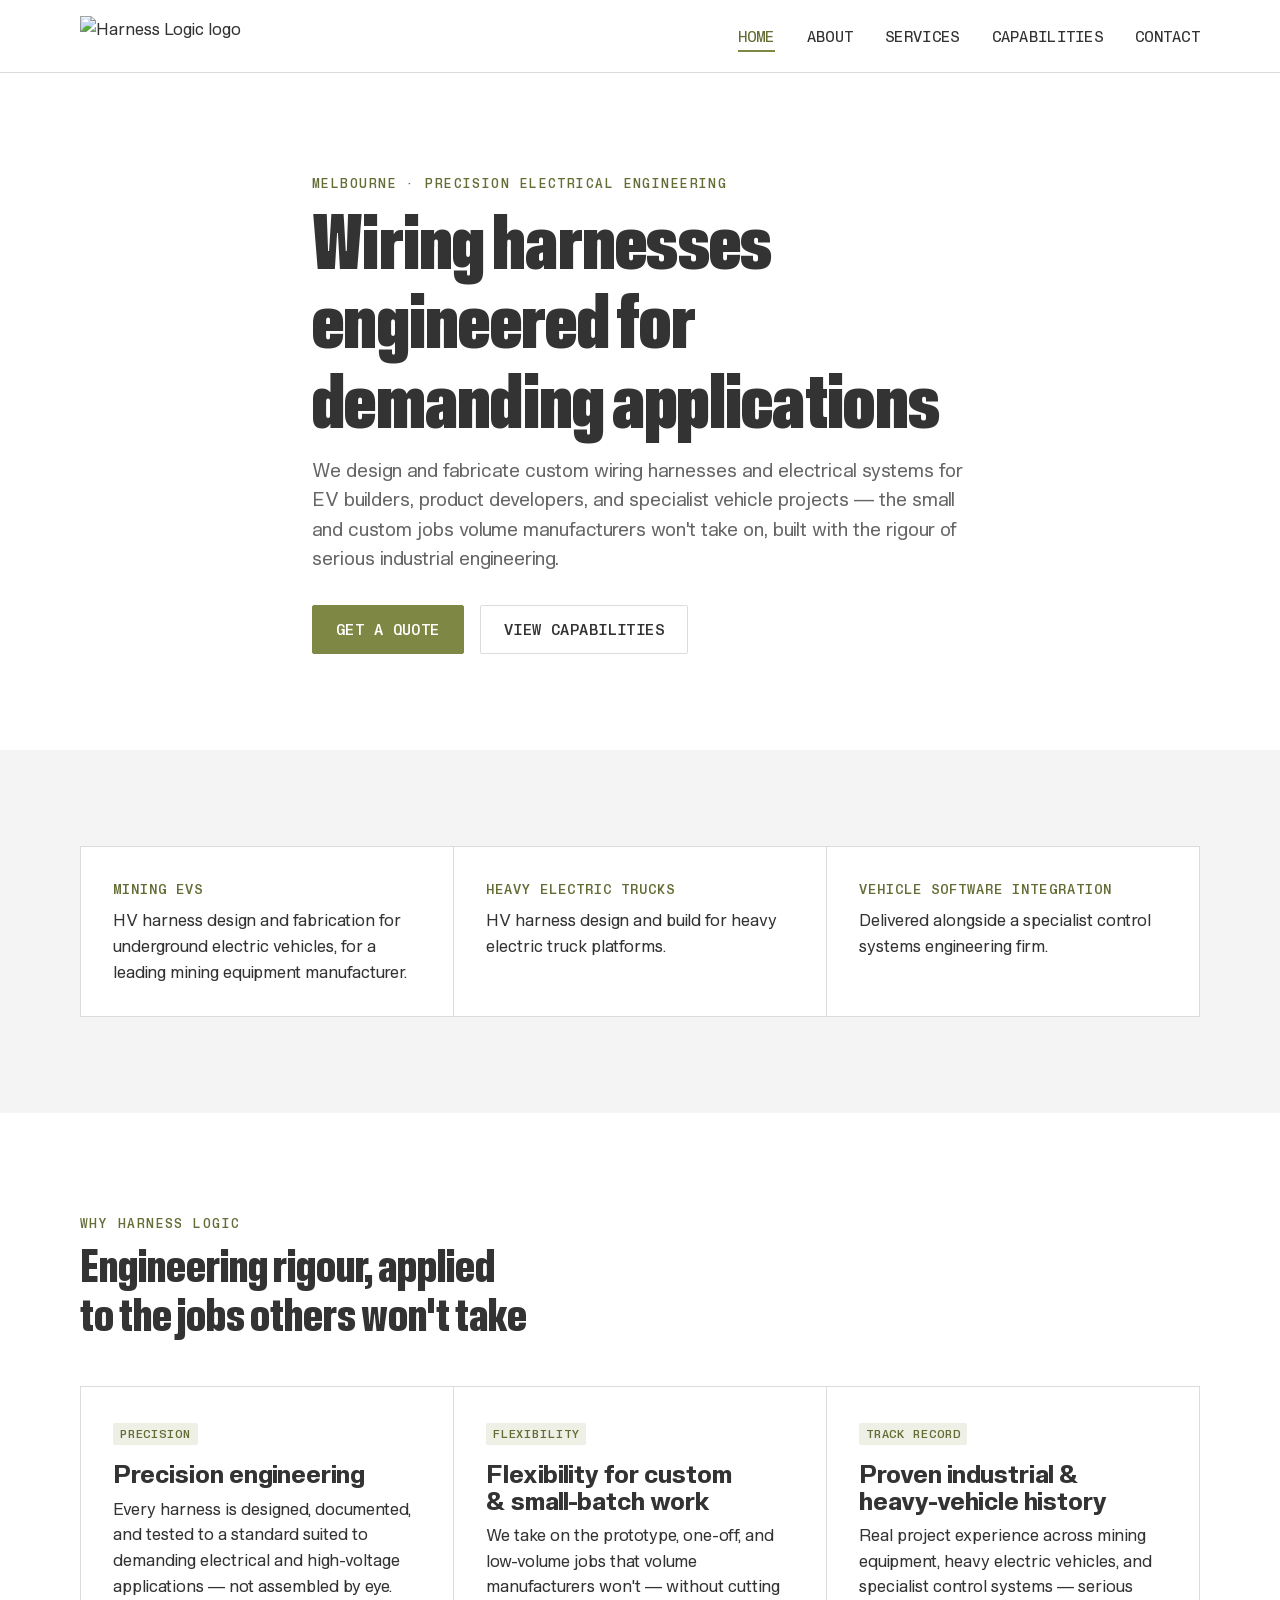
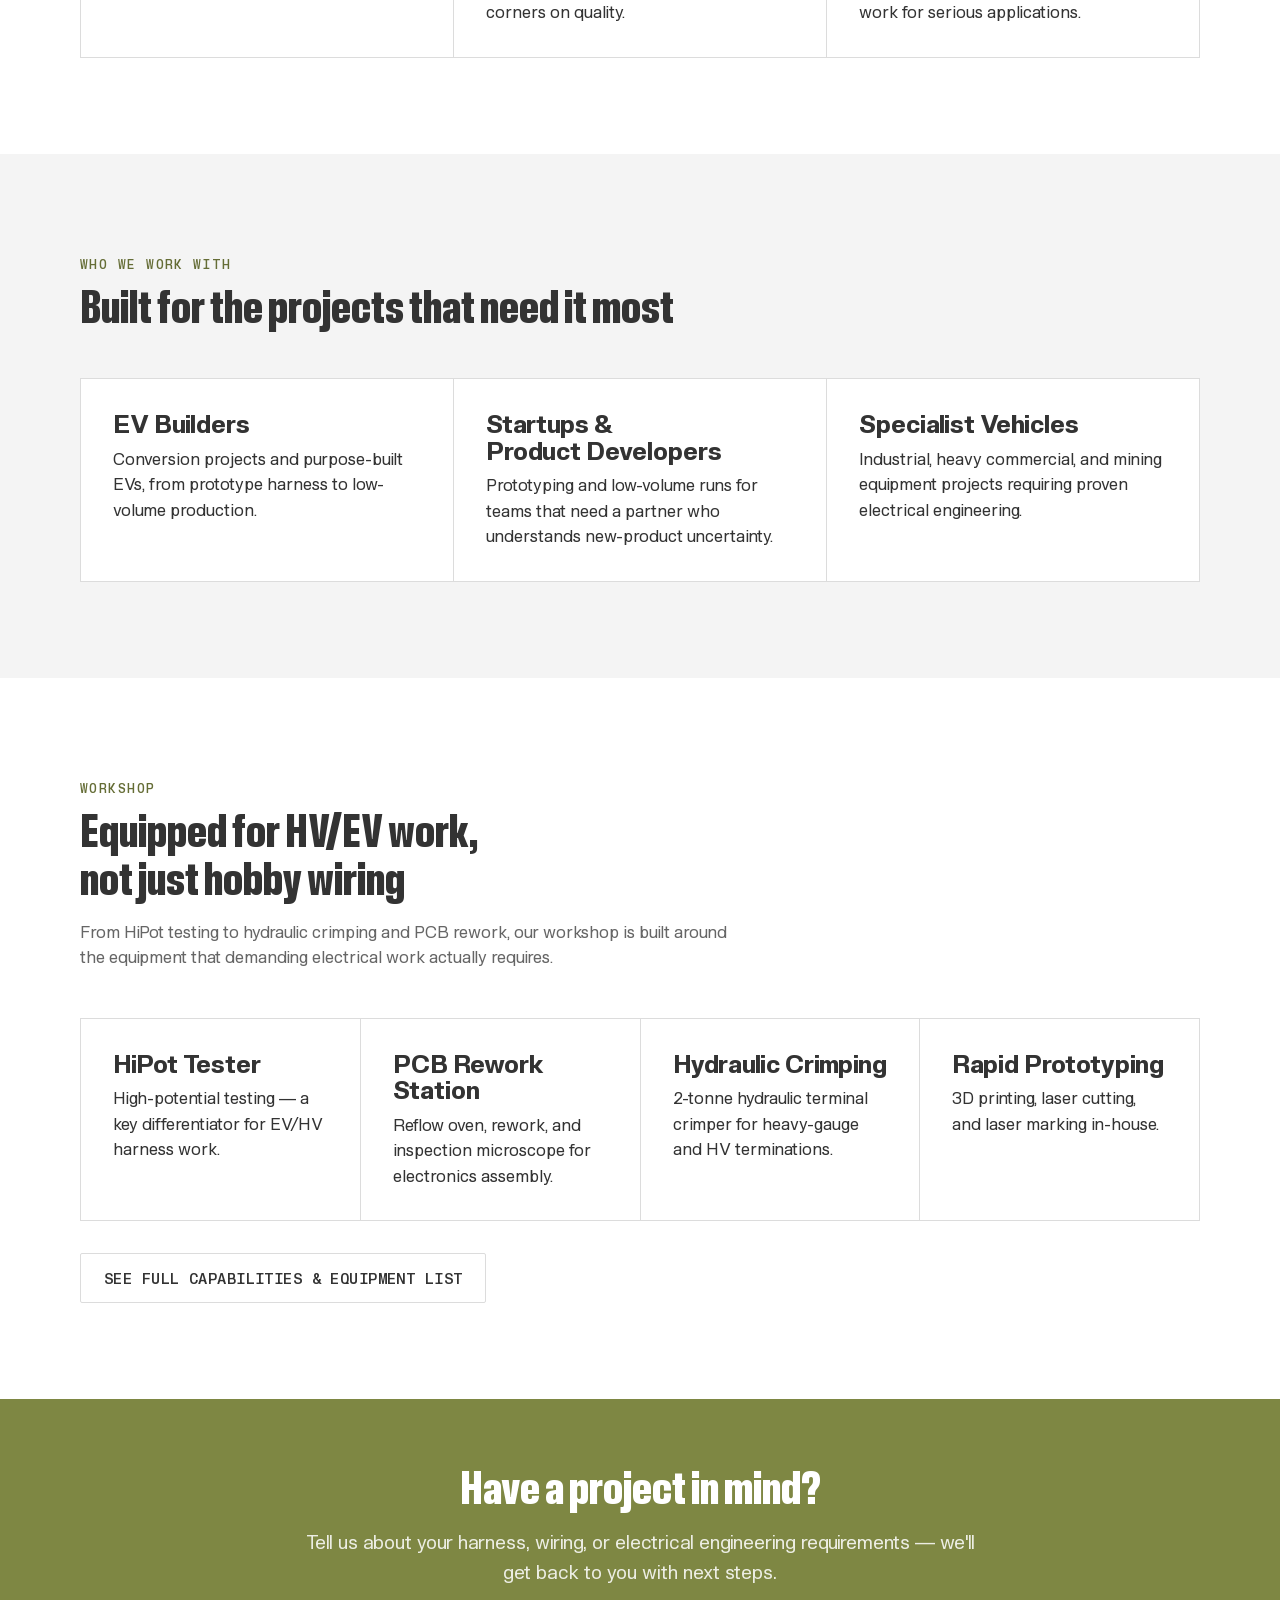
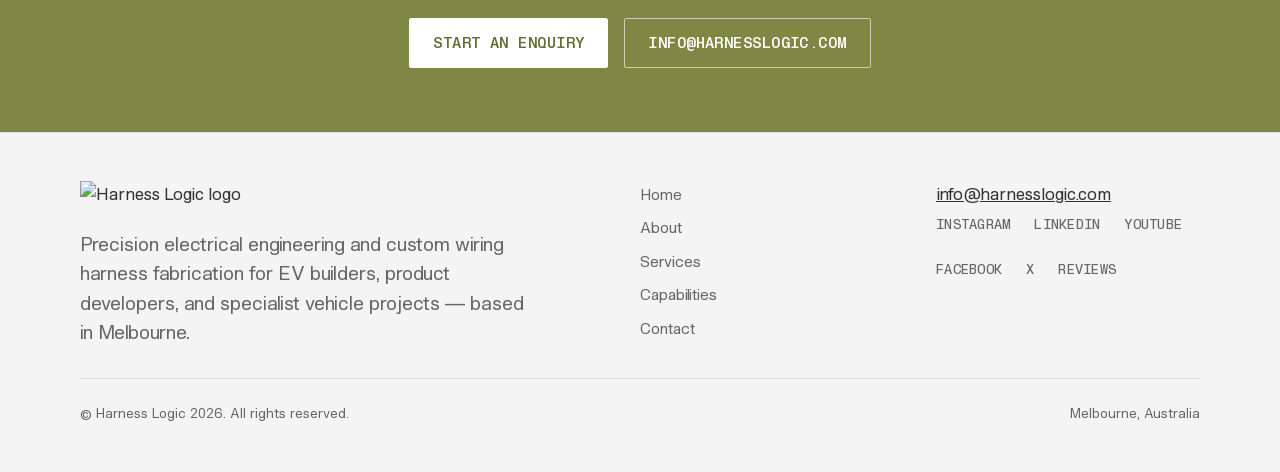
==== index.html @ 70a27c67 "Rebuild site: five real pages, brand fonts/palette, fixed manifest/sitemap Replaces the placeholder " ====
<!DOCTYPE html>
<html lang="en">
<head>
  <!-- Google tag (gtag.js) -->
  <script async src="https://www.googletagmanager.com/gtag/js?id=G-GF30WT7LFC"></script>
  <script>
    window.dataLayer = window.dataLayer || [];
    function gtag(){dataLayer.push(arguments);}
    gtag('js', new Date());
    gtag('config', 'G-GF30WT7LFC');
  </script>
  <meta charset="UTF-8">
  <meta name="viewport" content="width=device-width, initial-scale=1.0">
  <link rel="canonical" href="https://harnesslogic.com/">
  <title>Harness Logic | Custom Wiring Harnesses &amp; Electrical Engineering</title>
  <meta name="description" content="Precision electrical engineering and custom wiring harness fabrication for EV builders, product developers, and specialist vehicle projects. Melbourne-based.">
  <link rel="icon" type="image/png" href="/favicon-96x96.png" sizes="96x96">
  <link rel="icon" type="image/svg+xml" href="/favicon.svg">
  <link rel="shortcut icon" href="/favicon.ico">
  <link rel="apple-touch-icon" sizes="180x180" href="/apple-touch-icon.png">
  <meta name="apple-mobile-web-app-title" content="Harness Logic">
  <link rel="manifest" href="/site.webmanifest">
  <meta property="og:title" content="Harness Logic | Custom Wiring Harnesses &amp; Electrical Engineering">
  <meta property="og:description" content="Precision electrical engineering and custom wiring harness fabrication for EV builders, product developers, and specialist vehicle projects.">
  <meta property="og:type" content="website">
  <meta property="og:url" content="https://harnesslogic.com/">
  <meta property="og:image" content="https://harnesslogic.com/logo.png">
  <meta name="twitter:card" content="summary_large_image">
  <meta name="twitter:title" content="Harness Logic | Custom Wiring Harnesses &amp; Electrical Engineering">
  <meta name="twitter:description" content="Precision electrical engineering and custom wiring harness fabrication for EV builders, product developers, and specialist vehicle projects.">
  <meta name="twitter:image" content="https://harnesslogic.com/logo.png">
  <meta name="keywords" content="wiring harness, cable assembly, electrical engineering, Melbourne, prototyping, EV wiring, electronics design">
  <link rel="stylesheet" href="/style.css">
</head>
<body>

<header class="site-header">
  <div class="container">
    <a class="brand" href="/">
      <img src="/logo.png" alt="Harness Logic logo">
    </a>
    <nav class="site-nav" aria-label="Primary">
      <ul>
        <li><a href="/" aria-current="page">Home</a></li>
        <li><a href="/about.html">About</a></li>
        <li><a href="/services.html">Services</a></li>
        <li><a href="/capabilities.html">Capabilities</a></li>
        <li><a href="/contact.html">Contact</a></li>
      </ul>
    </nav>
    <button class="nav-toggle" aria-label="Toggle navigation" aria-expanded="false">
      <span></span><span></span><span></span>
    </button>
  </div>
</header>

<main>

  <section class="hero">
    <div class="container hero-inner reveal">
      <span class="eyebrow">Melbourne · Precision Electrical Engineering</span>
      <h1>Wiring harnesses engineered for demanding applications</h1>
      <p class="lede">We design and fabricate custom wiring harnesses and electrical systems for EV builders, product developers, and specialist vehicle projects — the small and custom jobs volume manufacturers won't take on, built with the rigour of serious industrial engineering.</p>
      <div class="btn-row">
        <a class="btn btn--primary" href="/contact.html">Get a quote</a>
        <a class="btn btn--ghost" href="/capabilities.html">View capabilities</a>
      </div>
    </div>
  </section>

  <section class="section section--alt proof-strip reveal">
    <div class="container">
      <div class="grid-seam cols-3">
        <div>
          <span class="stat-value">Mining EVs</span>
          <p>HV harness design and fabrication for underground electric vehicles, for a leading mining equipment manufacturer.</p>
        </div>
        <div>
          <span class="stat-value">Heavy Electric Trucks</span>
          <p>HV harness design and build for heavy electric truck platforms.</p>
        </div>
        <div>
          <span class="stat-value">Vehicle Software Integration</span>
          <p>Delivered alongside a specialist control systems engineering firm.</p>
        </div>
      </div>
    </div>
  </section>

  <section class="section reveal">
    <div class="container">
      <div class="section-head">
        <span class="eyebrow">Why Harness Logic</span>
        <h2>Engineering rigour, applied to the jobs others won't take</h2>
      </div>
      <div class="grid-seam cols-3">
        <div class="card">
          <span class="tag">Precision</span>
          <h3>Precision engineering</h3>
          <p>Every harness is designed, documented, and tested to a standard suited to demanding electrical and high-voltage applications — not assembled by eye.</p>
        </div>
        <div class="card">
          <span class="tag">Flexibility</span>
          <h3>Flexibility for custom &amp; small-batch work</h3>
          <p>We take on the prototype, one-off, and low-volume jobs that volume manufacturers won't — without cutting corners on quality.</p>
        </div>
        <div class="card">
          <span class="tag">Track record</span>
          <h3>Proven industrial &amp; heavy-vehicle history</h3>
          <p>Real project experience across mining equipment, heavy electric vehicles, and specialist control systems — serious work for serious applications.</p>
        </div>
      </div>
    </div>
  </section>

  <section class="section section--alt reveal">
    <div class="container">
      <div class="section-head">
        <span class="eyebrow">Who we work with</span>
        <h2>Built for the projects that need it most</h2>
      </div>
      <div class="grid-seam cols-3">
        <div class="card">
          <h3>EV Builders</h3>
          <p>Conversion projects and purpose-built EVs, from prototype harness to low-volume production.</p>
        </div>
        <div class="card">
          <h3>Startups &amp; Product Developers</h3>
          <p>Prototyping and low-volume runs for teams that need a partner who understands new-product uncertainty.</p>
        </div>
        <div class="card">
          <h3>Specialist Vehicles</h3>
          <p>Industrial, heavy commercial, and mining equipment projects requiring proven electrical engineering.</p>
        </div>
      </div>
    </div>
  </section>

  <section class="section reveal">
    <div class="container">
      <div class="section-head">
        <span class="eyebrow">Workshop</span>
        <h2>Equipped for HV/EV work, not just hobby wiring</h2>
        <p>From HiPot testing to hydraulic crimping and PCB rework, our workshop is built around the equipment that demanding electrical work actually requires.</p>
      </div>
      <div class="grid-seam cols-4">
        <div class="card">
          <h3>HiPot Tester</h3>
          <p>High-potential testing — a key differentiator for EV/HV harness work.</p>
        </div>
        <div class="card">
          <h3>PCB Rework Station</h3>
          <p>Reflow oven, rework, and inspection microscope for electronics assembly.</p>
        </div>
        <div class="card">
          <h3>Hydraulic Crimping</h3>
          <p>2-tonne hydraulic terminal crimper for heavy-gauge and HV terminations.</p>
        </div>
        <div class="card">
          <h3>Rapid Prototyping</h3>
          <p>3D printing, laser cutting, and laser marking in-house.</p>
        </div>
      </div>
      <p style="margin-top:2rem;"><a class="btn btn--ghost" href="/capabilities.html">See full capabilities &amp; equipment list</a></p>
    </div>
  </section>

  <section class="cta-banner reveal">
    <div class="container">
      <h2>Have a project in mind?</h2>
      <p class="lede" style="margin:0 auto var(--space-5);color:rgba(255,255,255,0.85);">Tell us about your harness, wiring, or electrical engineering requirements — we'll get back to you with next steps.</p>
      <div class="btn-row" style="justify-content:center;">
        <a class="btn btn--primary" href="/contact.html">Start an enquiry</a>
        <a class="btn btn--ghost" href="mailto:info@harnesslogic.com">info@harnesslogic.com</a>
      </div>
    </div>
  </section>

</main>

<footer class="site-footer">
  <div class="container">
    <div class="footer-grid">
      <div>
        <a class="brand" href="/"><img src="/logo.png" alt="Harness Logic logo"></a>
        <p class="lede" style="margin-top:1rem;max-width:28rem;">Precision electrical engineering and custom wiring harness fabrication for EV builders, product developers, and specialist vehicle projects — based in Melbourne.</p>
      </div>
      <nav class="footer-nav" aria-label="Footer">
        <ul>
          <li><a href="/">Home</a></li>
          <li><a href="/about.html">About</a></li>
          <li><a href="/services.html">Services</a></li>
          <li><a href="/capabilities.html">Capabilities</a></li>
          <li><a href="/contact.html">Contact</a></li>
        </ul>
      </nav>
      <div>
        <p style="margin-bottom:.5rem;"><a href="mailto:info@harnesslogic.com">info@harnesslogic.com</a></p>
        <div class="social-row">
          <a href="https://www.instagram.com/harnesslogic" target="_blank" rel="noopener">Instagram</a>
          <a href="https://www.linkedin.com/company/harnesslogic" target="_blank" rel="noopener">LinkedIn</a>
          <a href="https://www.youtube.com/@HarnessLogic" target="_blank" rel="noopener">YouTube</a>
          <a href="https://www.facebook.com/harnesslogic" target="_blank" rel="noopener">Facebook</a>
          <a href="https://www.X.com/harness-logic" target="_blank" rel="noopener">X</a>
          <a href="https://share.google/SQNpHWs9g8DF3SDke" target="_blank" rel="noopener">Reviews</a>
        </div>
      </div>
    </div>
    <div class="footer-bottom">
      <span>&copy; Harness Logic 2026. All rights reserved.</span>
      <span>Melbourne, Australia</span>
    </div>
  </div>
</footer>

<script src="/main.js"></script>
</body>
</html>
---- style.css ----
/* Harness Logic — shared styles */

@font-face {
  font-family: "Slussen";
  src: url("/assets/fonts/Slussen-Variable.woff2") format("woff2");
  font-weight: 100 900;
  font-stretch: 60% 140%;
  font-style: normal;
  font-display: swap;
}

@font-face {
  font-family: "Slussen Mono";
  src: url("/assets/fonts/Slussen-Mono-Variable.woff2") format("woff2");
  font-weight: 100 900;
  font-style: normal;
  font-display: swap;
}

:root {
  /* colour */
  --color-brand: #7e8743;
  --color-brand-dark: #656d36;
  --color-brand-tint: #eef0e5;
  --color-bg: #ffffff;
  --color-bg-alt: #f4f4f4;
  --color-text: #333333;
  --color-text-muted: #666666;
  --color-border: #dcdcdc;
  --color-white: #ffffff;

  /* type */
  --font-display: "Slussen", Arial, sans-serif;
  --font-body: "Slussen", Arial, sans-serif;
  --font-mono: "Slussen Mono", "SFMono-Regular", Consolas, monospace;

  --fw-thin: 100;
  --fw-regular: 400;
  --fw-medium: 500;
  --fw-semibold: 600;
  --fw-bold: 700;
  --fw-black: 900;

  --fstr-compressed: 62%;
  --fstr-normal: 100%;
  --fstr-expanded: 130%;

  /* spacing scale */
  --space-1: 0.25rem;
  --space-2: 0.5rem;
  --space-3: 1rem;
  --space-4: 1.5rem;
  --space-5: 2rem;
  --space-6: 3rem;
  --space-7: 4rem;
  --space-8: 6rem;

  /* layout */
  --container-max: 75rem;
  --gutter: clamp(1rem, 4vw, 2.5rem);
}

/* Reset */
*, *::before, *::after { box-sizing: border-box; }
html { scroll-behavior: smooth; }
body {
  margin: 0;
  background: var(--color-bg);
  color: var(--color-text);
  font-family: var(--font-body);
  font-weight: var(--fw-regular);
  font-stretch: var(--fstr-normal);
  line-height: 1.6;
  -webkit-font-smoothing: antialiased;
}
img { max-width: 100%; display: block; }
a { color: inherit; }
ul { padding: 0; margin: 0; list-style: none; }

h1, h2, h3, h4 {
  font-family: var(--font-display);
  margin: 0 0 var(--space-3);
  line-height: 1.1;
  text-wrap: balance;
}
h1 { font-weight: var(--fw-black); font-stretch: var(--fstr-compressed); font-size: clamp(2.5rem, 6vw, 4.5rem); letter-spacing: -0.01em; }
h2 { font-weight: var(--fw-bold); font-stretch: var(--fstr-compressed); font-size: clamp(1.75rem, 4vw, 2.75rem); }
h3 { font-weight: var(--fw-bold); font-stretch: var(--fstr-normal); font-size: clamp(1.25rem, 2.5vw, 1.5rem); }
p { margin: 0 0 var(--space-3); color: var(--color-text); }
p:last-child { margin-bottom: 0; }

.eyebrow {
  display: inline-block;
  font-family: var(--font-mono);
  font-weight: var(--fw-semibold);
  font-size: 0.75rem;
  letter-spacing: 0.12em;
  text-transform: uppercase;
  color: var(--color-brand-dark);
  margin-bottom: var(--space-2);
}

.container {
  max-width: var(--container-max);
  margin: 0 auto;
  padding: 0 var(--gutter);
}

.section { padding: var(--space-8) 0; }
.section--alt { background: var(--color-bg-alt); }
.section-head { max-width: 42rem; margin: 0 0 var(--space-6); }
.section-head p { color: var(--color-text-muted); }

.lede { font-size: 1.15rem; color: var(--color-text-muted); max-width: 42rem; }

/* Buttons */
.btn {
  display: inline-flex;
  align-items: center;
  gap: var(--space-2);
  font-family: var(--font-mono);
  font-weight: var(--fw-semibold);
  font-size: 0.9rem;
  letter-spacing: 0.03em;
  text-transform: uppercase;
  text-decoration: none;
  padding: 0.85em 1.6em;
  border: 1px solid var(--color-brand);
  border-radius: 2px;
  transition: background-color 0.15s ease, color 0.15s ease, border-color 0.15s ease;
}
.btn--primary { background: var(--color-brand); color: var(--color-white); }
.btn--primary:hover { background: var(--color-brand-dark); border-color: var(--color-brand-dark); }
.btn--ghost { background: transparent; color: var(--color-text); border-color: var(--color-border); }
.btn--ghost:hover { border-color: var(--color-brand); color: var(--color-brand-dark); }
.btn-row { display: flex; flex-wrap: wrap; gap: var(--space-3); }

/* Header */
.site-header {
  border-bottom: 1px solid var(--color-border);
  background: var(--color-bg);
  position: sticky;
  top: 0;
  z-index: 50;
}
.site-header .container {
  display: flex;
  align-items: center;
  justify-content: space-between;
  padding-top: var(--space-3);
  padding-bottom: var(--space-3);
}
.brand { display: flex; align-items: center; gap: var(--space-2); text-decoration: none; }
.brand img { height: 40px; width: auto; }
.brand-name {
  font-family: var(--font-display);
  font-weight: var(--fw-black);
  font-stretch: var(--fstr-compressed);
  font-size: 1.25rem;
  color: var(--color-text);
}

.nav-toggle {
  display: none;
  background: none;
  border: 1px solid var(--color-border);
  border-radius: 2px;
  width: 44px;
  height: 40px;
  padding: 0;
  cursor: pointer;
  flex-direction: column;
  align-items: center;
  justify-content: center;
  gap: 5px;
}
.nav-toggle span { display: block; width: 20px; height: 2px; background: var(--color-text); }

.site-nav ul { display: flex; gap: var(--space-5); }
.site-nav a {
  text-decoration: none;
  font-family: var(--font-mono);
  font-weight: var(--fw-medium);
  font-size: 0.9rem;
  letter-spacing: 0.02em;
  text-transform: uppercase;
  color: var(--color-text);
  padding: var(--space-1) 0;
  border-bottom: 2px solid transparent;
}
.site-nav a:hover, .site-nav a[aria-current="page"] { color: var(--color-brand-dark); border-color: var(--color-brand); }

@media (max-width: 54rem) {
  .nav-toggle { display: inline-flex; }
  .site-nav {
    position: absolute;
    top: 100%;
    left: 0;
    right: 0;
    background: var(--color-bg);
    border-bottom: 1px solid var(--color-border);
    display: none;
  }
  .site-nav.is-open { display: block; }
  .site-nav ul { flex-direction: column; gap: 0; }
  .site-nav a { display: block; padding: var(--space-3) var(--gutter); border-bottom: 1px solid var(--color-border); }
}

/* Hero */
.hero { padding: var(--space-8) 0; }
.hero-inner { max-width: 46rem; }
.hero p.lede { margin-bottom: var(--space-5); }

/* Hairline seam grid */
.grid-seam {
  display: grid;
  gap: 1px;
  background: var(--color-border);
  border: 1px solid var(--color-border);
}
.grid-seam > * { background: var(--color-bg); padding: var(--space-5); }
@media (min-width: 40rem) {
  .grid-seam.cols-2 { grid-template-columns: repeat(2, 1fr); }
}
@media (min-width: 48rem) {
  .grid-seam.cols-3 { grid-template-columns: repeat(3, 1fr); }
  .grid-seam.cols-4 { grid-template-columns: repeat(2, 1fr); }
}
@media (min-width: 72rem) {
  .grid-seam.cols-4 { grid-template-columns: repeat(4, 1fr); }
}

/* Proof strip */
.proof-strip .stat-value {
  display: block;
  font-family: var(--font-mono);
  font-weight: var(--fw-semibold);
  color: var(--color-brand-dark);
  font-size: 0.8rem;
  letter-spacing: 0.08em;
  text-transform: uppercase;
  margin-bottom: var(--space-2);
}

/* Pillars / sectors / capability cards */
.card h3 { margin-bottom: var(--space-2); }
.card .tag {
  display: inline-block;
  font-family: var(--font-mono);
  font-size: 0.7rem;
  font-weight: var(--fw-semibold);
  letter-spacing: 0.08em;
  text-transform: uppercase;
  color: var(--color-brand-dark);
  background: var(--color-brand-tint);
  padding: 0.2em 0.6em;
  border-radius: 2px;
  margin-bottom: var(--space-3);
}

/* Services (full width list) */
.service-item {
  border-top: 1px solid var(--color-border);
  padding: var(--space-6) 0;
  display: grid;
  gap: var(--space-4);
}
.service-item:last-child { border-bottom: 1px solid var(--color-border); }
@media (min-width: 54rem) {
  .service-item { grid-template-columns: 1fr 1fr; align-items: start; }
}
.service-item .service-index {
  font-family: var(--font-mono);
  color: var(--color-brand-dark);
  font-weight: var(--fw-semibold);
}
.service-item ul { display: grid; gap: var(--space-2); }
.service-item ul li {
  padding-left: 1.2em;
  position: relative;
}
.service-item ul li::before {
  content: "";
  position: absolute;
  left: 0;
  top: 0.6em;
  width: 6px;
  height: 6px;
  background: var(--color-brand);
}

/* Process steps */
.process-steps { display: grid; gap: var(--space-5); counter-reset: step; }
@media (min-width: 48rem) { .process-steps { grid-template-columns: repeat(5, 1fr); } }
.process-step { counter-increment: step; }
.process-step::before {
  content: counter(step, decimal-leading-zero);
  display: block;
  font-family: var(--font-mono);
  font-weight: var(--fw-semibold);
  color: var(--color-brand-dark);
  font-size: 0.85rem;
  margin-bottom: var(--space-2);
}

/* Equipment table */
.table-wrap { overflow-x: auto; }
table.equipment-table { width: 100%; border-collapse: collapse; min-width: 40rem; }
.equipment-table th, .equipment-table td {
  border-bottom: 1px solid var(--color-border);
  padding: var(--space-3) var(--space-4);
  text-align: left;
  font-size: 0.95rem;
}
.equipment-table thead th {
  background: var(--color-bg-alt);
  font-family: var(--font-mono);
  font-weight: var(--fw-semibold);
  font-size: 0.75rem;
  letter-spacing: 0.06em;
  text-transform: uppercase;
}
.equipment-table td.spec { font-family: var(--font-mono); color: var(--color-text-muted); }

/* CTA banner */
.cta-banner {
  background: var(--color-brand);
  color: var(--color-white);
  text-align: center;
  padding: var(--space-7) 0;
}
.cta-banner h2 { color: var(--color-white); }
.cta-banner .btn--primary { background: var(--color-white); color: var(--color-brand-dark); border-color: var(--color-white); }
.cta-banner .btn--primary:hover { background: var(--color-bg-alt); }
.cta-banner .btn--ghost { color: var(--color-white); border-color: rgba(255,255,255,0.6); }
.cta-banner .btn--ghost:hover { border-color: var(--color-white); }

/* Anonymised project cards */
.project-card { border: 1px solid var(--color-border); padding: var(--space-5); background: var(--color-bg); }

/* Contact page */
.contact-layout { display: grid; gap: var(--space-7); }
@media (min-width: 64rem) { .contact-layout { grid-template-columns: 2fr 1fr; } }

.form-field { margin-bottom: var(--space-4); }
.form-field label {
  display: block;
  font-family: var(--font-mono);
  font-size: 0.8rem;
  font-weight: var(--fw-semibold);
  letter-spacing: 0.04em;
  text-transform: uppercase;
  margin-bottom: var(--space-2);
  color: var(--color-text-muted);
}
.form-field input[type="text"],
.form-field input[type="email"],
.form-field input[type="tel"],
.form-field input[type="file"],
.form-field select,
.form-field textarea {
  width: 100%;
  font-family: var(--font-body);
  font-size: 1rem;
  padding: 0.75em 0.9em;
  border: 1px solid var(--color-border);
  border-radius: 2px;
  background: var(--color-bg);
  color: var(--color-text);
}
.form-field textarea { resize: vertical; min-height: 8rem; }
.form-field input:focus, .form-field select:focus, .form-field textarea:focus {
  outline: none;
  border-color: var(--color-brand);
}
.checkbox-group { display: grid; gap: var(--space-2); }
.checkbox-group label {
  display: flex;
  align-items: center;
  gap: var(--space-2);
  text-transform: none;
  font-family: var(--font-body);
  font-weight: var(--fw-regular);
  letter-spacing: normal;
  color: var(--color-text);
}
.checkbox-group input { width: auto; }
.form-row { display: grid; gap: var(--space-4); }
@media (min-width: 40rem) { .form-row.two-col { grid-template-columns: 1fr 1fr; } }
.honeypot-field { position: absolute; left: -9999px; width: 1px; height: 1px; overflow: hidden; }

.form-status { margin-top: var(--space-3); font-weight: var(--fw-medium); }
.form-status--success { color: var(--color-brand-dark); }
.form-status--error { color: #b3261e; }

.contact-side { display: grid; gap: var(--space-5); align-content: start; }
.contact-side .card { border-top: 1px solid var(--color-border); padding-top: var(--space-4); }

.social-row { display: flex; flex-wrap: wrap; gap: var(--space-4); }
.social-row a {
  text-decoration: none;
  font-family: var(--font-mono);
  font-size: 0.8rem;
  font-weight: var(--fw-medium);
  letter-spacing: 0.02em;
  text-transform: uppercase;
  color: var(--color-text-muted);
}
.social-row a:hover { color: var(--color-brand-dark); }

/* Footer */
.site-footer {
  border-top: 1px solid var(--color-border);
  background: var(--color-bg-alt);
  padding: var(--space-6) 0;
}
.footer-grid { display: grid; gap: var(--space-5); }
@media (min-width: 48rem) { .footer-grid { grid-template-columns: 2fr 1fr 1fr; } }
.footer-grid .brand img { height: 32px; }
.footer-nav ul { display: grid; gap: var(--space-2); }
.footer-nav a { text-decoration: none; font-size: 0.9rem; color: var(--color-text-muted); }
.footer-nav a:hover { color: var(--color-brand-dark); }
.footer-bottom {
  margin-top: var(--space-5);
  padding-top: var(--space-4);
  border-top: 1px solid var(--color-border);
  font-size: 0.8rem;
  color: var(--color-text-muted);
  display: flex;
  flex-wrap: wrap;
  justify-content: space-between;
  gap: var(--space-3);
}

/* Reveal-on-scroll */
.reveal { opacity: 0; transform: translateY(16px); transition: opacity 0.5s ease, transform 0.5s ease; }
.reveal--visible { opacity: 1; transform: none; }
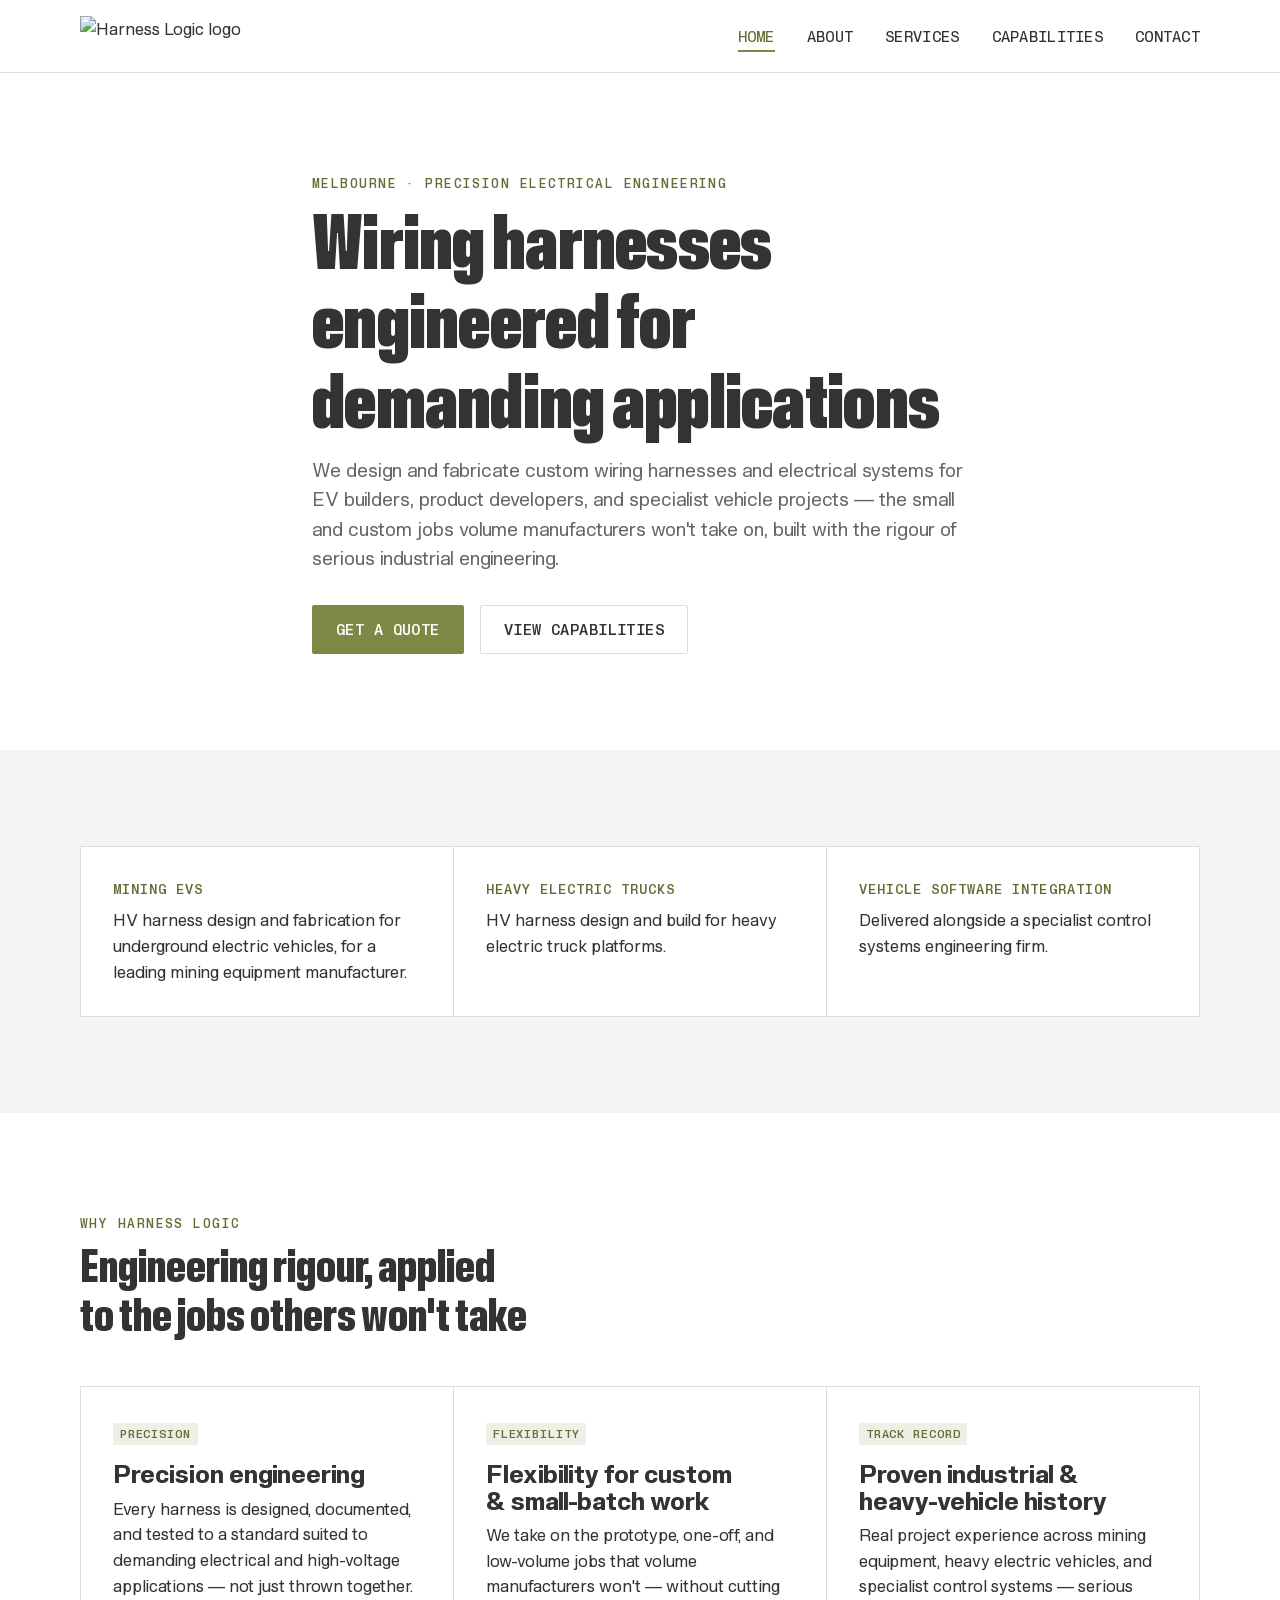
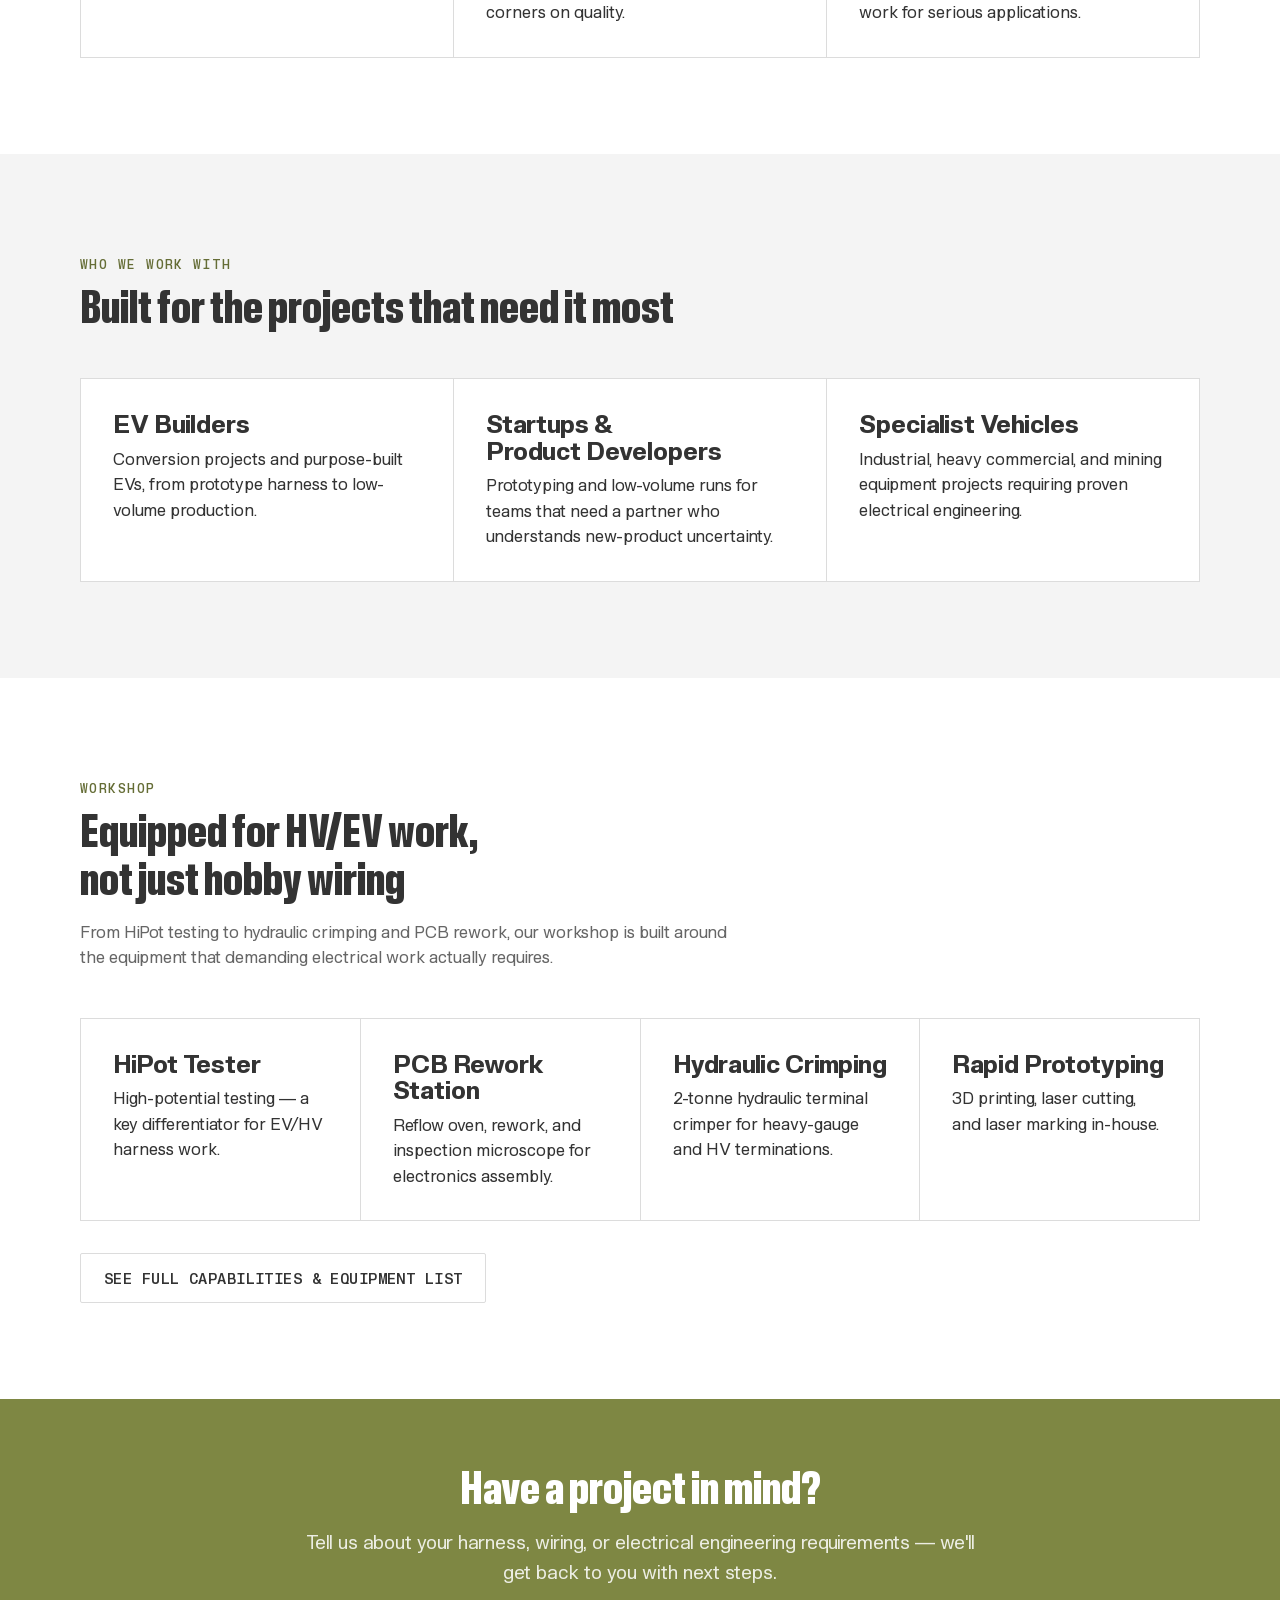
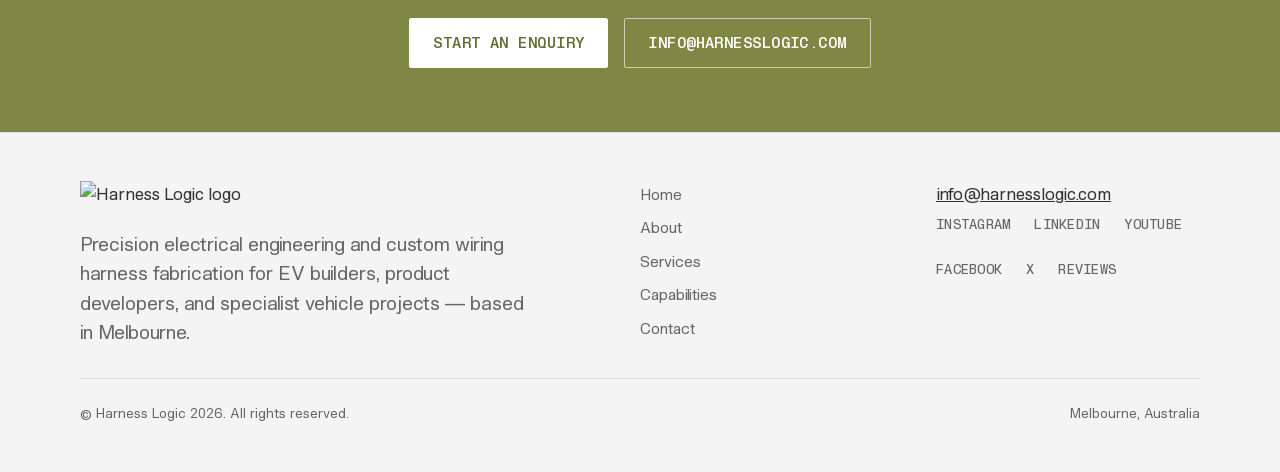
==== commit 43b39d46: "Copy: tweak precision engineering pillar wording Co-Authored-By: Claude Sonnet 5 <noreply@anthropic." ====
--- a/index.html
+++ b/index.html
@@ -97,7 +97,7 @@
         <div class="card">
           <span class="tag">Precision</span>
           <h3>Precision engineering</h3>
-          <p>Every harness is designed, documented, and tested to a standard suited to demanding electrical and high-voltage applications — not assembled by eye.</p>
+          <p>Every harness is designed, documented, and tested to a standard suited to demanding electrical and high-voltage applications — not just thrown together.</p>
         </div>
         <div class="card">
           <span class="tag">Flexibility</span>
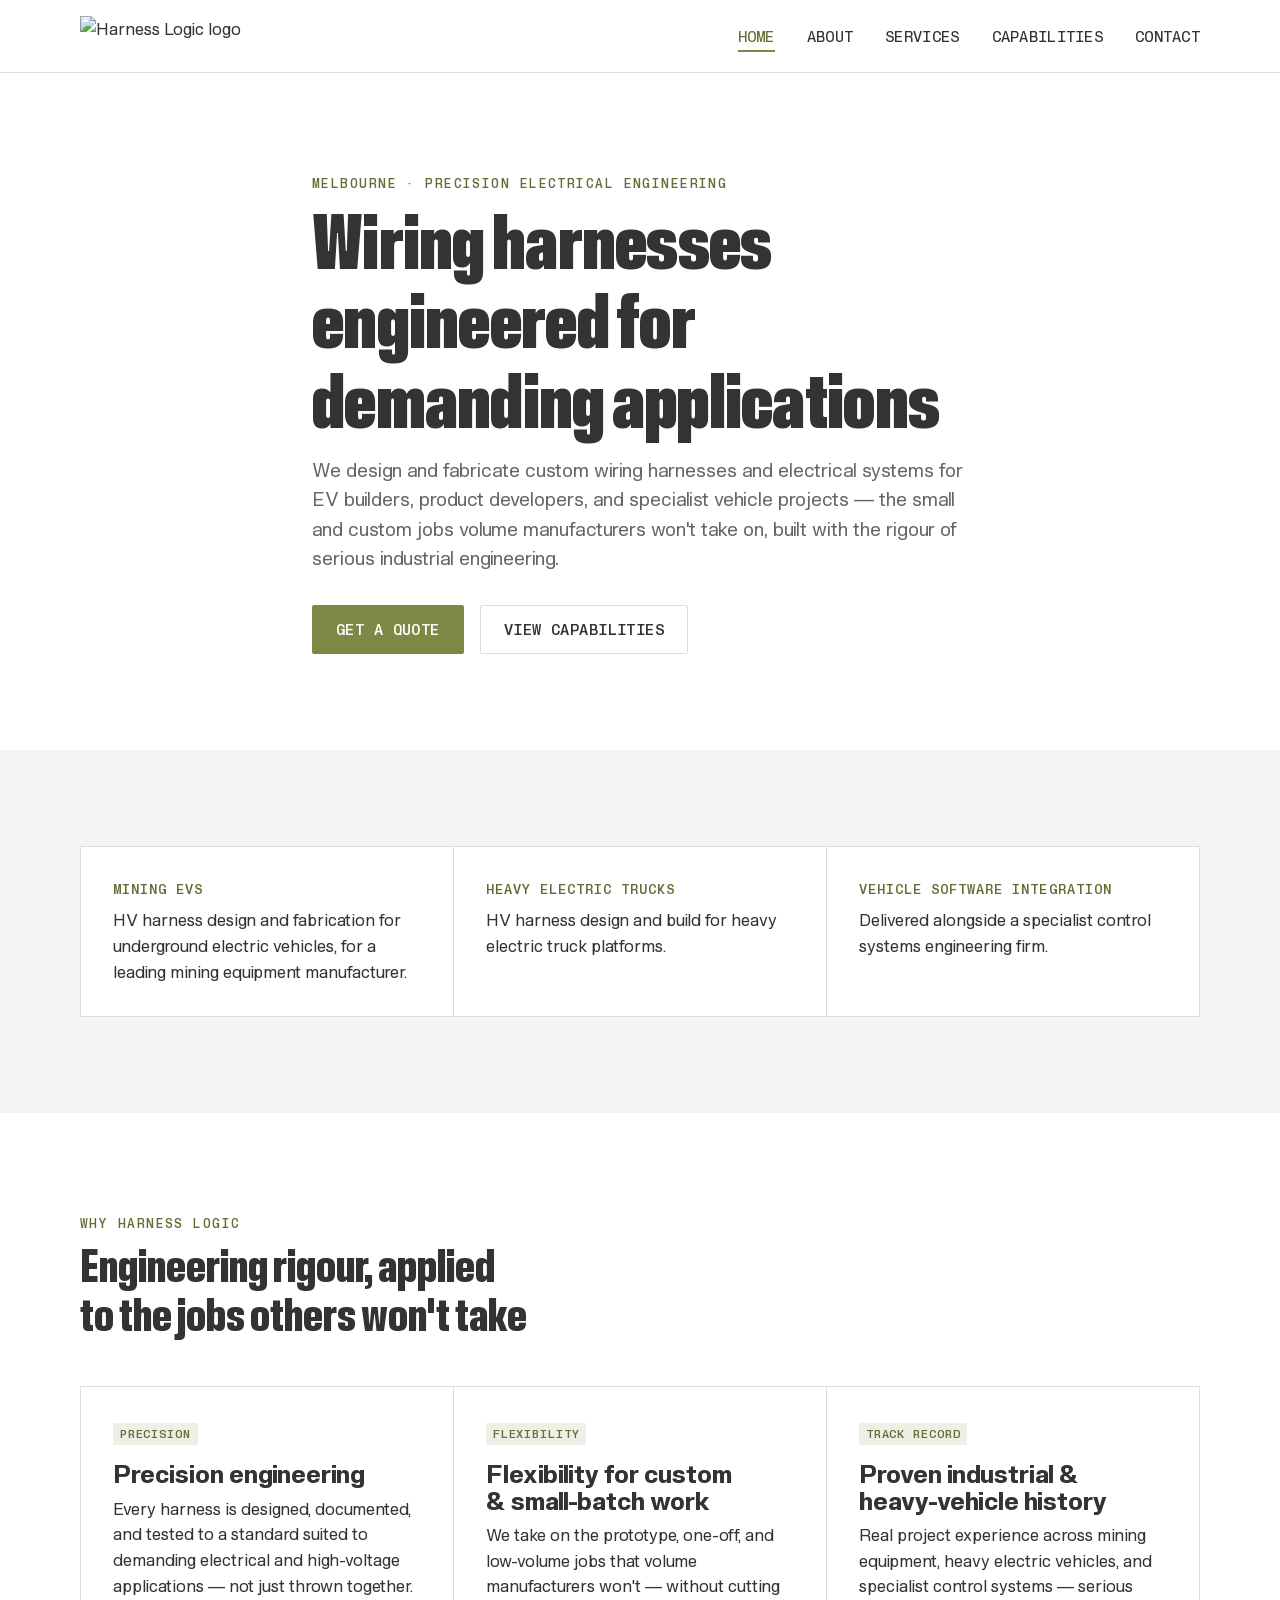
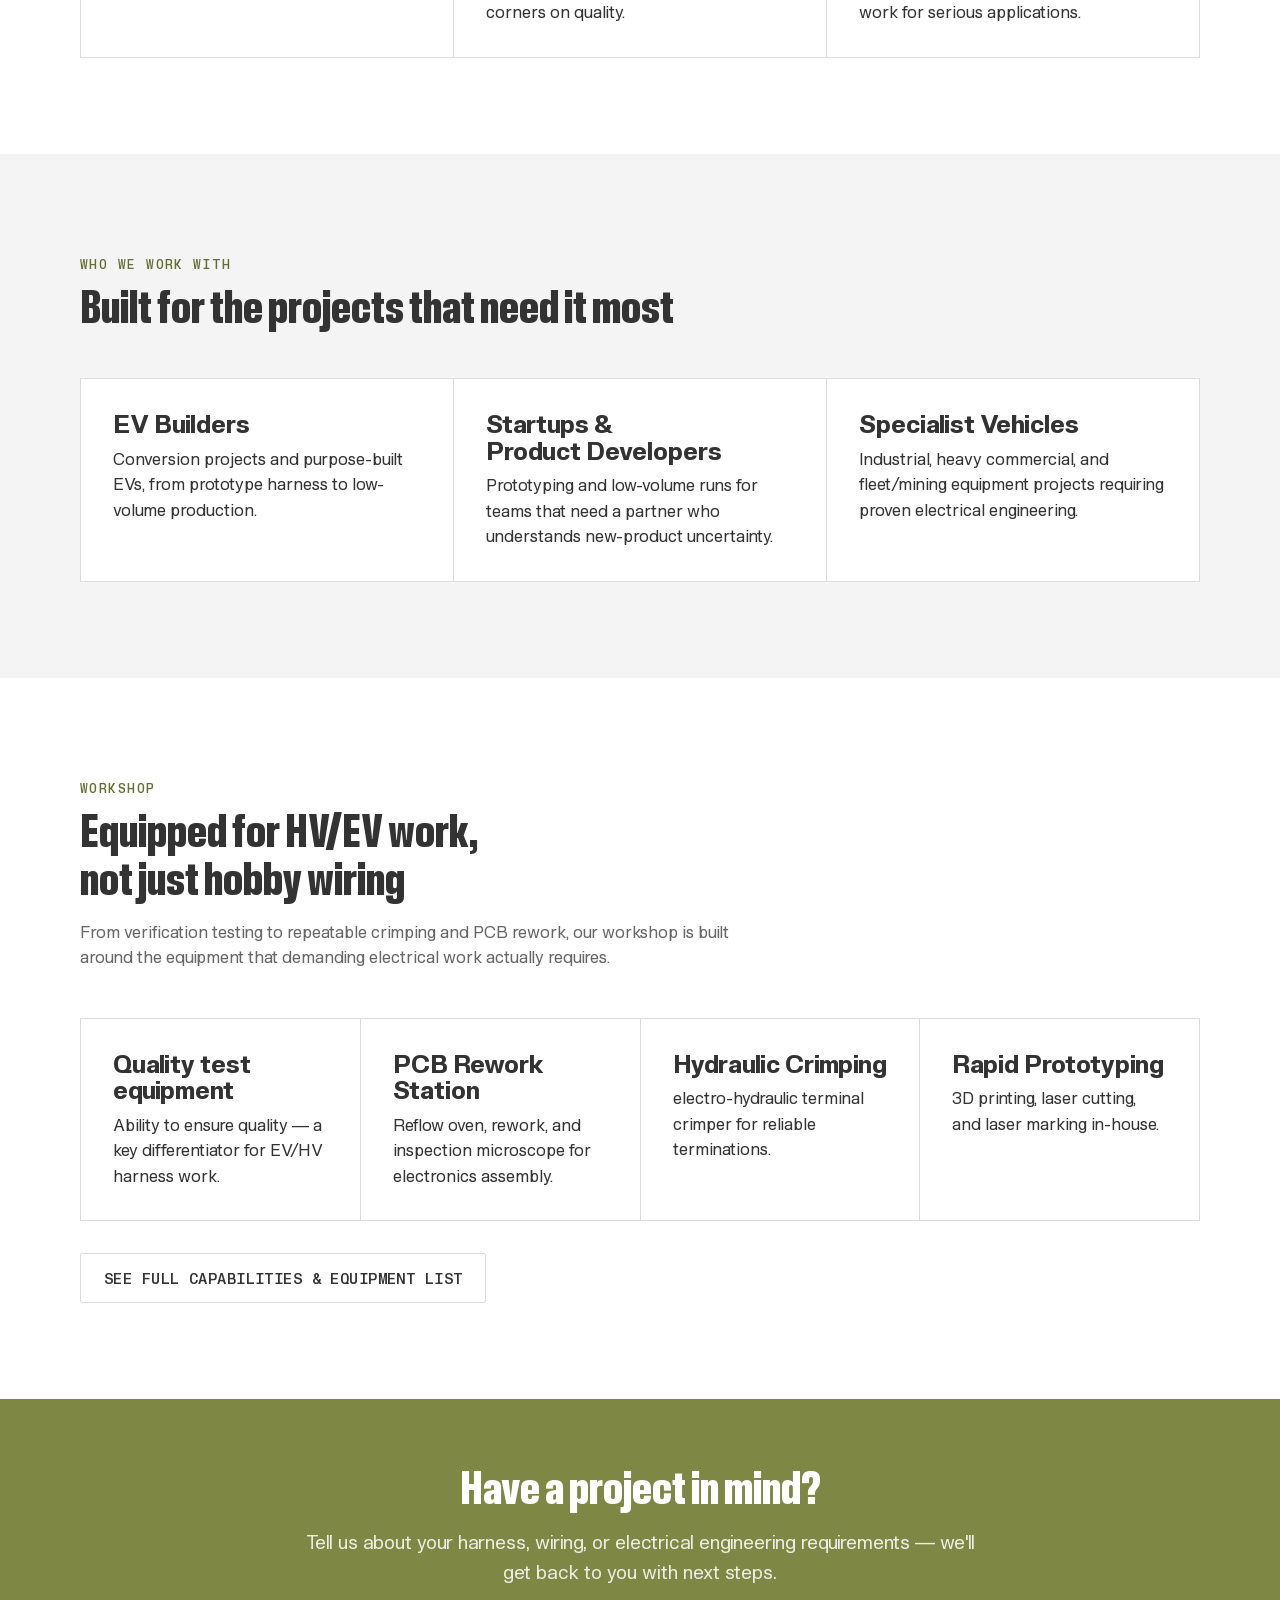
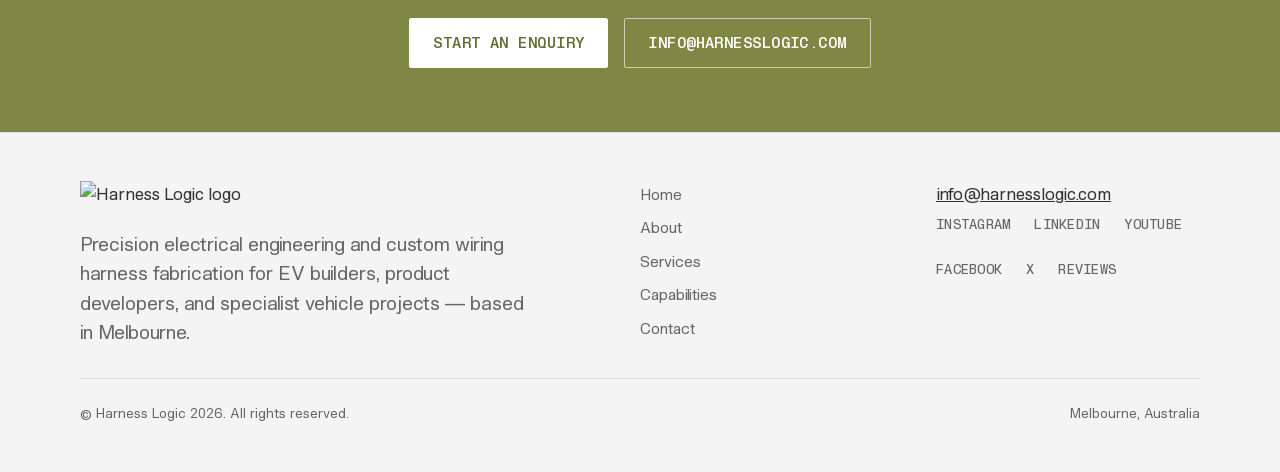
==== commit b12a93d1: "Update descriptions for workshop and equipment" ====
--- a/index.html
+++ b/index.html
@@ -130,7 +130,7 @@
         </div>
         <div class="card">
           <h3>Specialist Vehicles</h3>
-          <p>Industrial, heavy commercial, and mining equipment projects requiring proven electrical engineering.</p>
+          <p>Industrial, heavy commercial, and fleet/mining equipment projects requiring proven electrical engineering.</p>
         </div>
       </div>
     </div>
@@ -141,12 +141,12 @@
       <div class="section-head">
         <span class="eyebrow">Workshop</span>
         <h2>Equipped for HV/EV work, not just hobby wiring</h2>
-        <p>From HiPot testing to hydraulic crimping and PCB rework, our workshop is built around the equipment that demanding electrical work actually requires.</p>
+        <p>From verification testing to repeatable crimping and PCB rework, our workshop is built around the equipment that demanding electrical work actually requires.</p>
       </div>
       <div class="grid-seam cols-4">
         <div class="card">
-          <h3>HiPot Tester</h3>
-          <p>High-potential testing — a key differentiator for EV/HV harness work.</p>
+          <h3>Quality test equipment</h3>
+          <p>Ability to ensure quality — a key differentiator for EV/HV harness work.</p>
         </div>
         <div class="card">
           <h3>PCB Rework Station</h3>
@@ -154,7 +154,7 @@
         </div>
         <div class="card">
           <h3>Hydraulic Crimping</h3>
-          <p>2-tonne hydraulic terminal crimper for heavy-gauge and HV terminations.</p>
+          <p>electro-hydraulic terminal crimper for reliable terminations.</p>
         </div>
         <div class="card">
           <h3>Rapid Prototyping</h3>
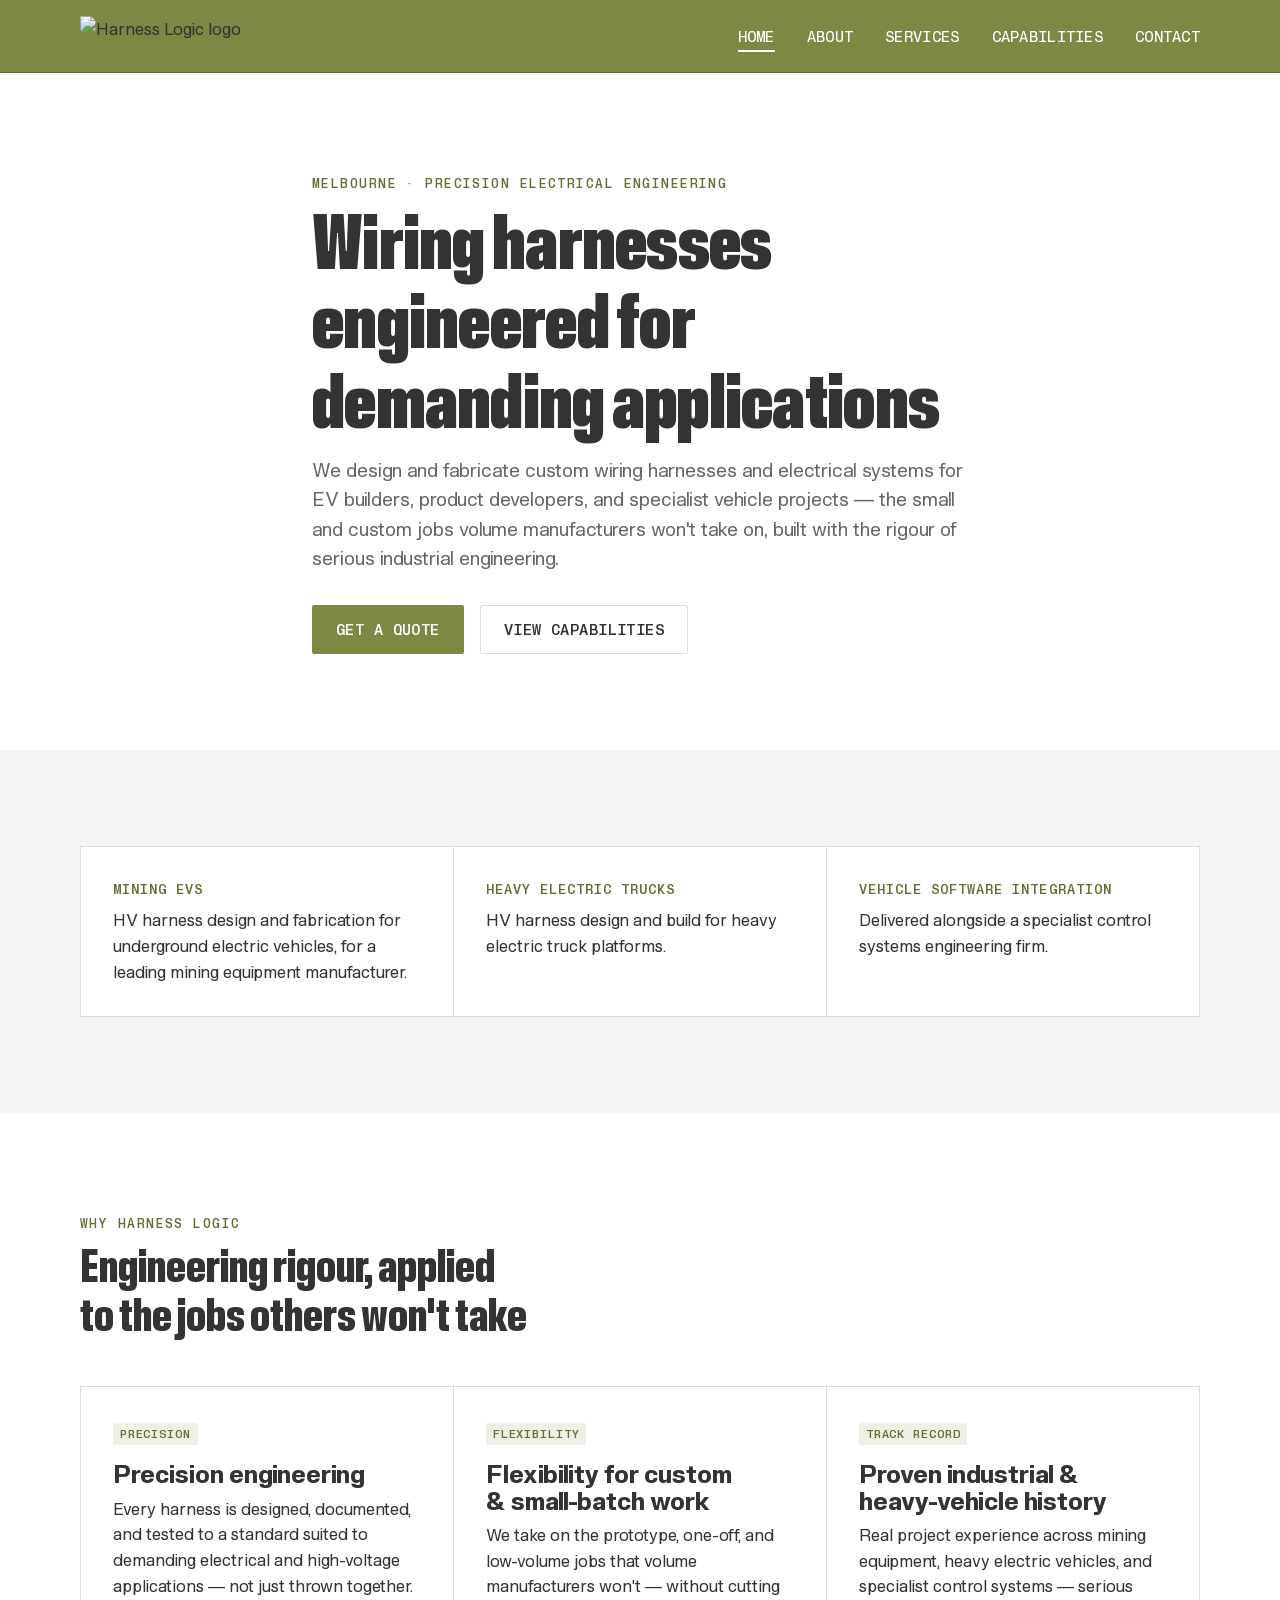
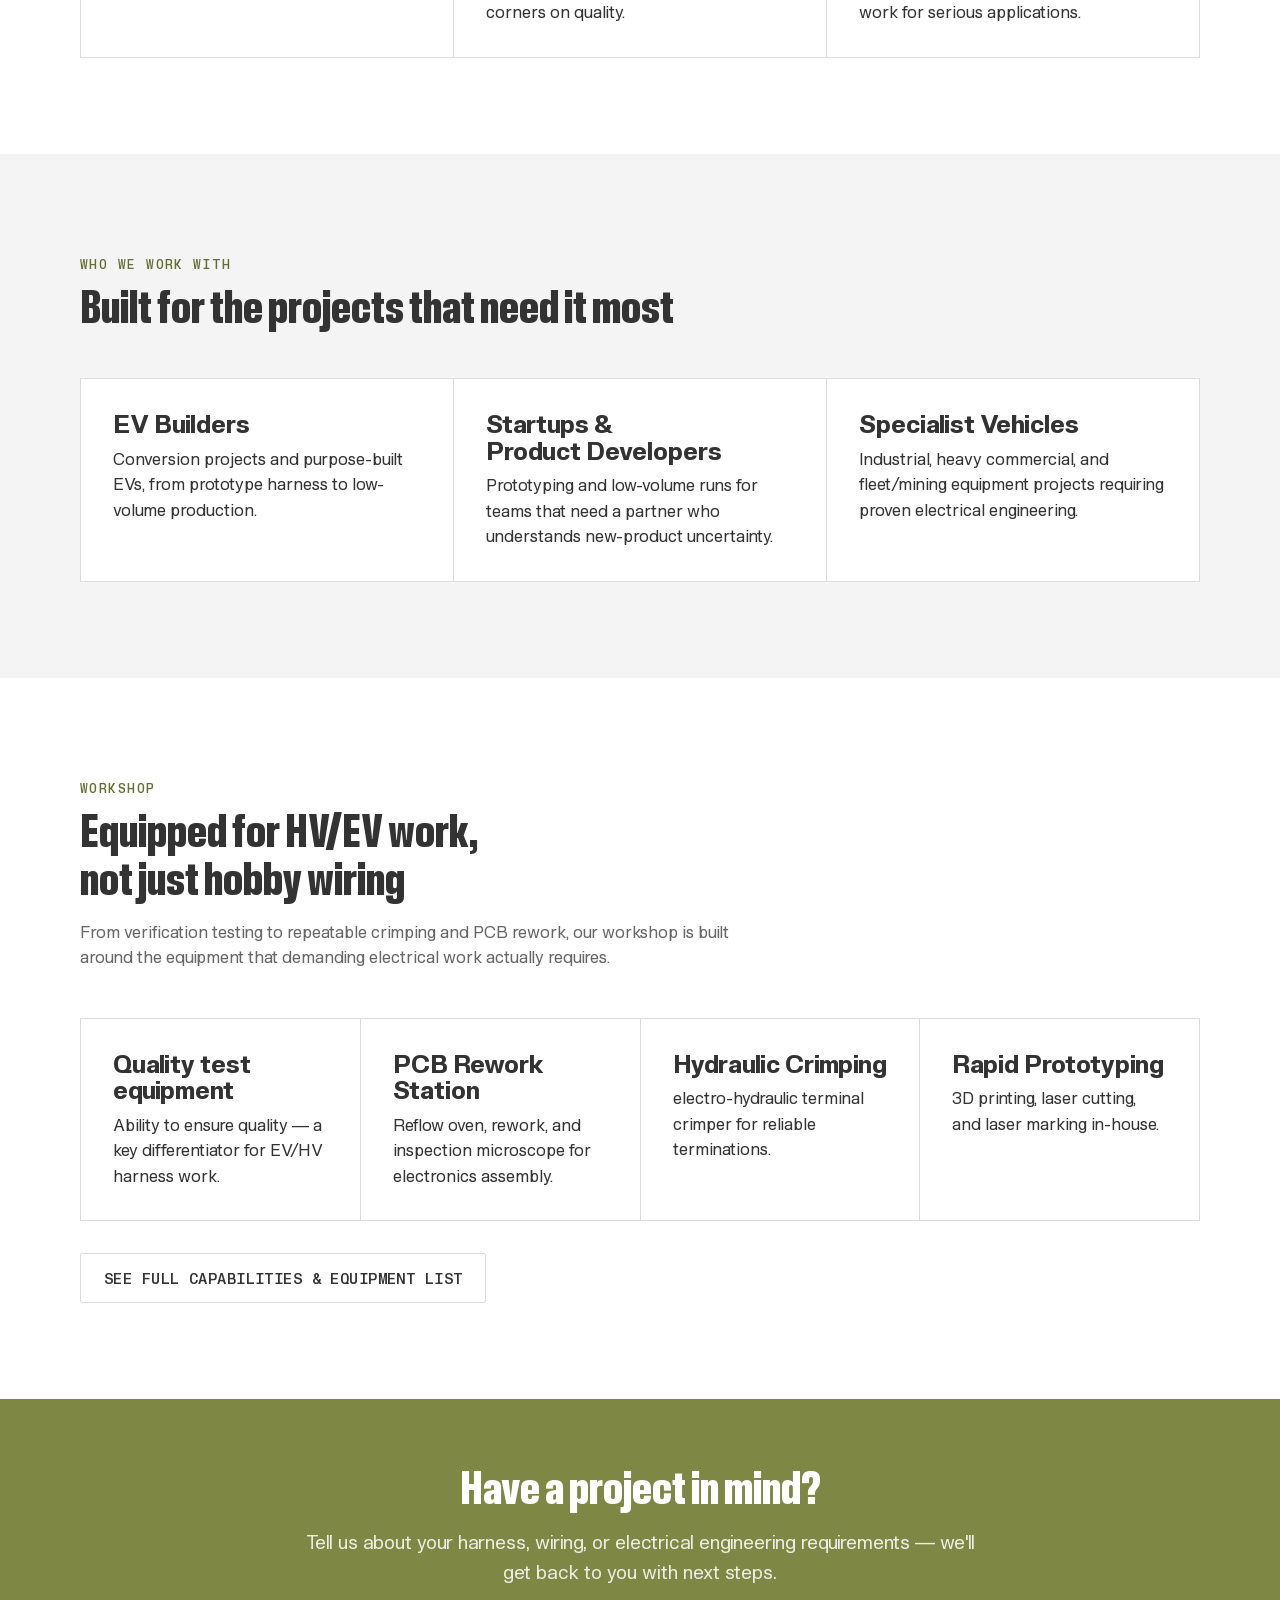
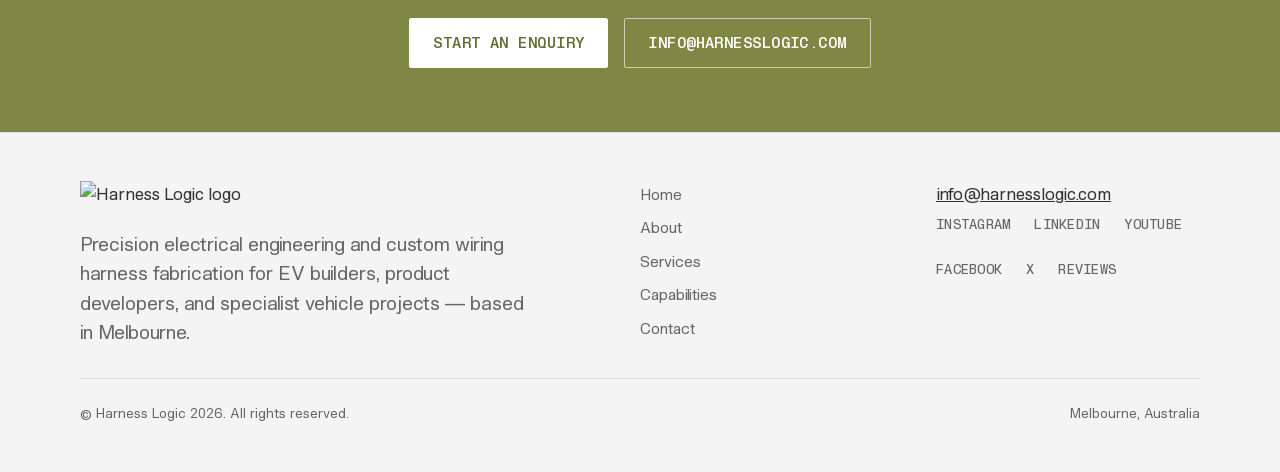
==== commit 5e133c10: "Replace Google Analytics with cookieless Cloudflare Web Analytics Co-Authored-By: Claude Sonnet 5 <n" ====
--- a/index.html
+++ b/index.html
@@ -1,25 +1,20 @@
 <!DOCTYPE html>
 <html lang="en">
 <head>
-  <!-- Google tag (gtag.js) -->
-  <script async src="https://www.googletagmanager.com/gtag/js?id=G-GF30WT7LFC"></script>
-  <script>
-    window.dataLayer = window.dataLayer || [];
-    function gtag(){dataLayer.push(arguments);}
-    gtag('js', new Date());
-    gtag('config', 'G-GF30WT7LFC');
-  </script>
+  <!-- Cloudflare Web Analytics -->
+  <script type='module' src='https://static.cloudflareinsights.com/beacon.min.js' data-cf-beacon='{"token": "988366aa3fcc422e80df8b5d263a327b"}'></script>
+  <!-- End Cloudflare Web Analytics -->
   <meta charset="UTF-8">
   <meta name="viewport" content="width=device-width, initial-scale=1.0">
   <link rel="canonical" href="https://harnesslogic.com/">
   <title>Harness Logic | Custom Wiring Harnesses &amp; Electrical Engineering</title>
   <meta name="description" content="Precision electrical engineering and custom wiring harness fabrication for EV builders, product developers, and specialist vehicle projects. Melbourne-based.">
-  <link rel="icon" type="image/png" href="/favicon-96x96.png" sizes="96x96">
-  <link rel="icon" type="image/svg+xml" href="/favicon.svg">
-  <link rel="shortcut icon" href="/favicon.ico">
-  <link rel="apple-touch-icon" sizes="180x180" href="/apple-touch-icon.png">
+  <link rel="icon" type="image/png" href="favicon-96x96.png" sizes="96x96">
+  <link rel="icon" type="image/svg+xml" href="favicon.svg">
+  <link rel="shortcut icon" href="favicon.ico">
+  <link rel="apple-touch-icon" sizes="180x180" href="apple-touch-icon.png">
   <meta name="apple-mobile-web-app-title" content="Harness Logic">
-  <link rel="manifest" href="/site.webmanifest">
+  <link rel="manifest" href="site.webmanifest">
   <meta property="og:title" content="Harness Logic | Custom Wiring Harnesses &amp; Electrical Engineering">
   <meta property="og:description" content="Precision electrical engineering and custom wiring harness fabrication for EV builders, product developers, and specialist vehicle projects.">
   <meta property="og:type" content="website">
@@ -30,22 +25,22 @@
   <meta name="twitter:description" content="Precision electrical engineering and custom wiring harness fabrication for EV builders, product developers, and specialist vehicle projects.">
   <meta name="twitter:image" content="https://harnesslogic.com/logo.png">
   <meta name="keywords" content="wiring harness, cable assembly, electrical engineering, Melbourne, prototyping, EV wiring, electronics design">
-  <link rel="stylesheet" href="/style.css">
+  <link rel="stylesheet" href="style.css">
 </head>
 <body>
 
 <header class="site-header">
   <div class="container">
-    <a class="brand" href="/">
-      <img src="/logo.png" alt="Harness Logic logo">
+    <a class="brand" href="index.html">
+      <img src="logo.png" alt="Harness Logic logo">
     </a>
     <nav class="site-nav" aria-label="Primary">
       <ul>
-        <li><a href="/" aria-current="page">Home</a></li>
-        <li><a href="/about.html">About</a></li>
-        <li><a href="/services.html">Services</a></li>
-        <li><a href="/capabilities.html">Capabilities</a></li>
-        <li><a href="/contact.html">Contact</a></li>
+        <li><a href="index.html" aria-current="page">Home</a></li>
+        <li><a href="about.html">About</a></li>
+        <li><a href="services.html">Services</a></li>
+        <li><a href="capabilities.html">Capabilities</a></li>
+        <li><a href="contact.html">Contact</a></li>
       </ul>
     </nav>
     <button class="nav-toggle" aria-label="Toggle navigation" aria-expanded="false">
@@ -62,8 +57,8 @@
       <h1>Wiring harnesses engineered for demanding applications</h1>
       <p class="lede">We design and fabricate custom wiring harnesses and electrical systems for EV builders, product developers, and specialist vehicle projects — the small and custom jobs volume manufacturers won't take on, built with the rigour of serious industrial engineering.</p>
       <div class="btn-row">
-        <a class="btn btn--primary" href="/contact.html">Get a quote</a>
-        <a class="btn btn--ghost" href="/capabilities.html">View capabilities</a>
+        <a class="btn btn--primary" href="contact.html">Get a quote</a>
+        <a class="btn btn--ghost" href="capabilities.html">View capabilities</a>
       </div>
     </div>
   </section>
@@ -161,7 +156,7 @@
           <p>3D printing, laser cutting, and laser marking in-house.</p>
         </div>
       </div>
-      <p style="margin-top:2rem;"><a class="btn btn--ghost" href="/capabilities.html">See full capabilities &amp; equipment list</a></p>
+      <p style="margin-top:2rem;"><a class="btn btn--ghost" href="capabilities.html">See full capabilities &amp; equipment list</a></p>
     </div>
   </section>
 
@@ -170,7 +165,7 @@
       <h2>Have a project in mind?</h2>
       <p class="lede" style="margin:0 auto var(--space-5);color:rgba(255,255,255,0.85);">Tell us about your harness, wiring, or electrical engineering requirements — we'll get back to you with next steps.</p>
       <div class="btn-row" style="justify-content:center;">
-        <a class="btn btn--primary" href="/contact.html">Start an enquiry</a>
+        <a class="btn btn--primary" href="contact.html">Start an enquiry</a>
         <a class="btn btn--ghost" href="mailto:info@harnesslogic.com">info@harnesslogic.com</a>
       </div>
     </div>
@@ -182,16 +177,16 @@
   <div class="container">
     <div class="footer-grid">
       <div>
-        <a class="brand" href="/"><img src="/logo.png" alt="Harness Logic logo"></a>
+        <a class="brand" href="index.html"><img src="logo.png" alt="Harness Logic logo"></a>
         <p class="lede" style="margin-top:1rem;max-width:28rem;">Precision electrical engineering and custom wiring harness fabrication for EV builders, product developers, and specialist vehicle projects — based in Melbourne.</p>
       </div>
       <nav class="footer-nav" aria-label="Footer">
         <ul>
-          <li><a href="/">Home</a></li>
-          <li><a href="/about.html">About</a></li>
-          <li><a href="/services.html">Services</a></li>
-          <li><a href="/capabilities.html">Capabilities</a></li>
-          <li><a href="/contact.html">Contact</a></li>
+          <li><a href="index.html">Home</a></li>
+          <li><a href="about.html">About</a></li>
+          <li><a href="services.html">Services</a></li>
+          <li><a href="capabilities.html">Capabilities</a></li>
+          <li><a href="contact.html">Contact</a></li>
         </ul>
       </nav>
       <div>
@@ -213,6 +208,6 @@
   </div>
 </footer>
 
-<script src="/main.js"></script>
+<script src="main.js"></script>
 </body>
 </html>
--- a/style.css
+++ b/style.css
@@ -137,8 +137,8 @@
 
 /* Header */
 .site-header {
-  border-bottom: 1px solid var(--color-border);
-  background: var(--color-bg);
+  border-bottom: 1px solid var(--color-brand-dark);
+  background: var(--color-brand);
   position: sticky;
   top: 0;
   z-index: 50;
@@ -157,13 +157,13 @@
   font-weight: var(--fw-black);
   font-stretch: var(--fstr-compressed);
   font-size: 1.25rem;
-  color: var(--color-text);
+  color: var(--color-white);
 }
 
 .nav-toggle {
   display: none;
   background: none;
-  border: 1px solid var(--color-border);
+  border: 1px solid rgba(255, 255, 255, 0.5);
   border-radius: 2px;
   width: 44px;
   height: 40px;
@@ -174,7 +174,7 @@
   justify-content: center;
   gap: 5px;
 }
-.nav-toggle span { display: block; width: 20px; height: 2px; background: var(--color-text); }
+.nav-toggle span { display: block; width: 20px; height: 2px; background: var(--color-white); }
 
 .site-nav ul { display: flex; gap: var(--space-5); }
 .site-nav a {
@@ -184,11 +184,11 @@
   font-size: 0.9rem;
   letter-spacing: 0.02em;
   text-transform: uppercase;
-  color: var(--color-text);
+  color: var(--color-white);
   padding: var(--space-1) 0;
   border-bottom: 2px solid transparent;
 }
-.site-nav a:hover, .site-nav a[aria-current="page"] { color: var(--color-brand-dark); border-color: var(--color-brand); }
+.site-nav a:hover, .site-nav a[aria-current="page"] { color: var(--color-white); border-color: var(--color-white); }
 
 @media (max-width: 54rem) {
   .nav-toggle { display: inline-flex; }
@@ -197,13 +197,13 @@
     top: 100%;
     left: 0;
     right: 0;
-    background: var(--color-bg);
-    border-bottom: 1px solid var(--color-border);
+    background: var(--color-brand);
+    border-bottom: 1px solid var(--color-brand-dark);
     display: none;
   }
   .site-nav.is-open { display: block; }
   .site-nav ul { flex-direction: column; gap: 0; }
-  .site-nav a { display: block; padding: var(--space-3) var(--gutter); border-bottom: 1px solid var(--color-border); }
+  .site-nav a { display: block; padding: var(--space-3) var(--gutter); border-bottom: 1px solid var(--color-brand-dark); }
 }
 
 /* Hero */
